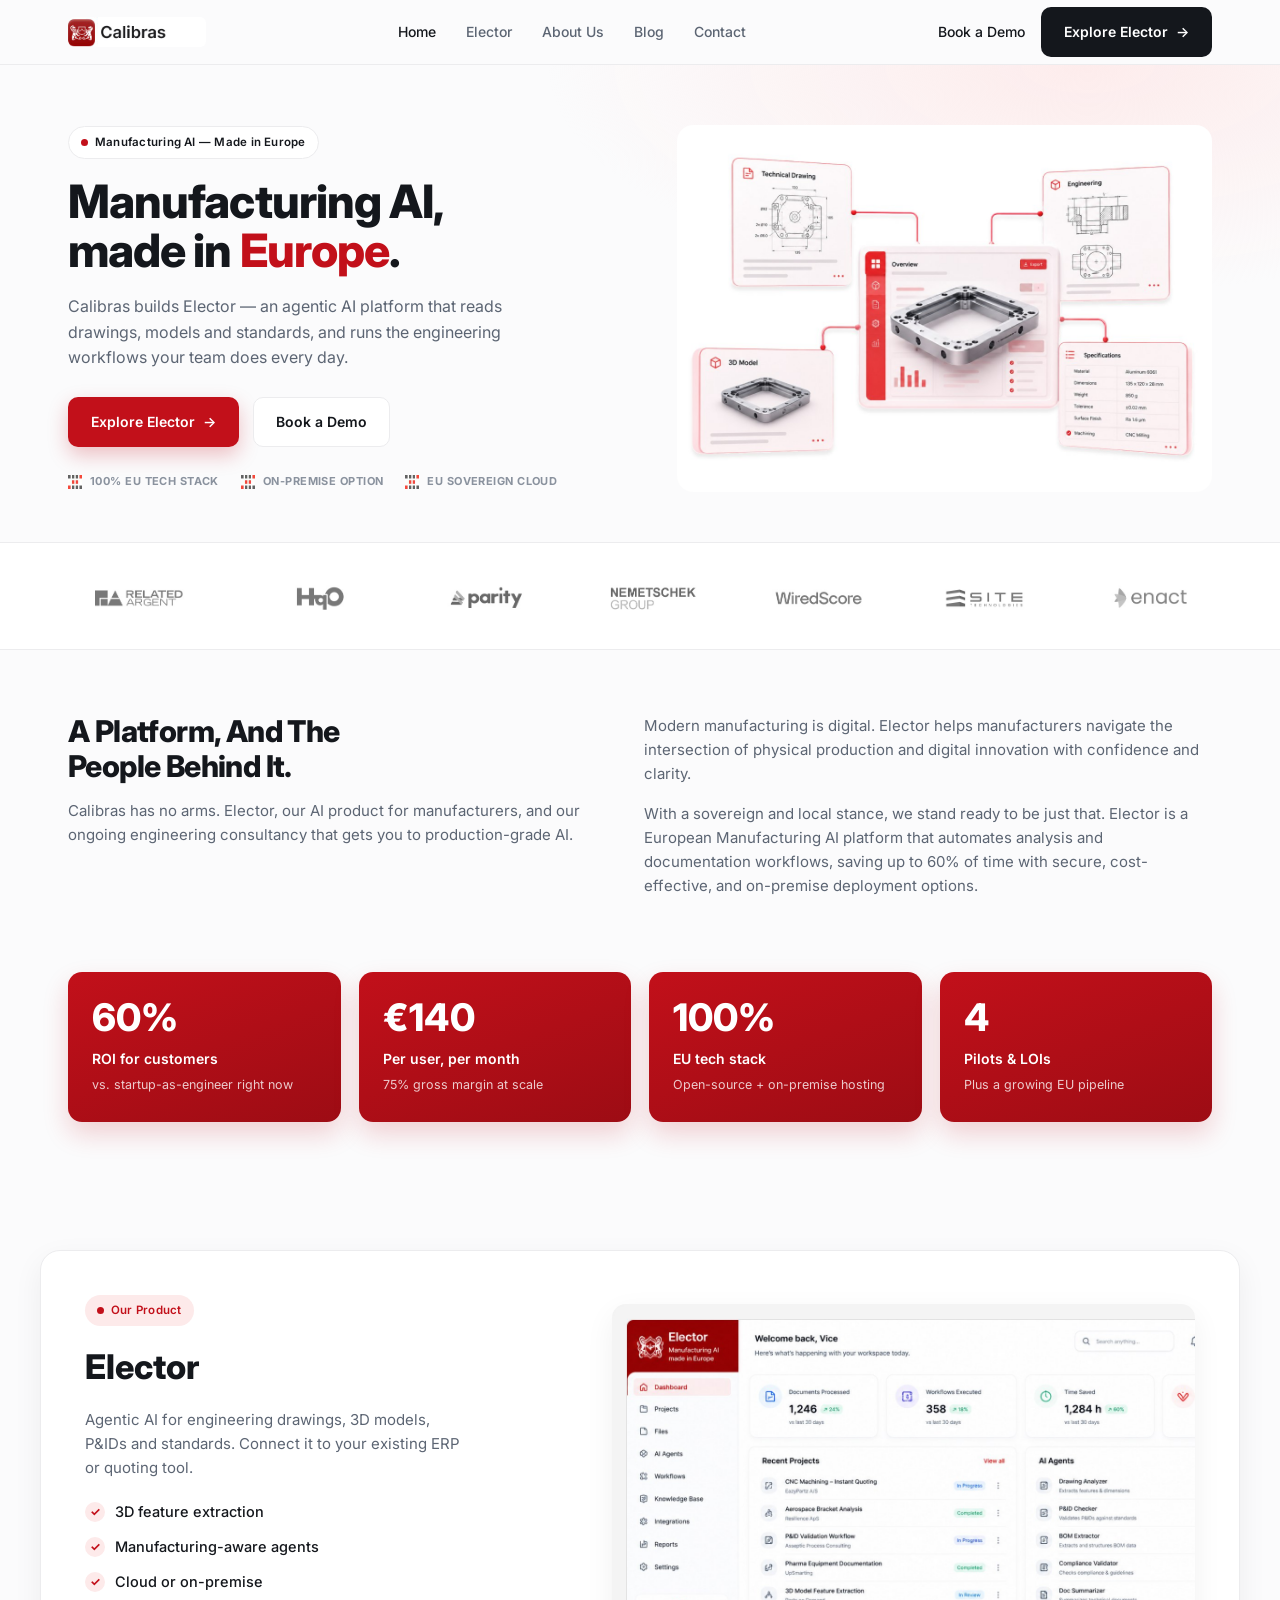
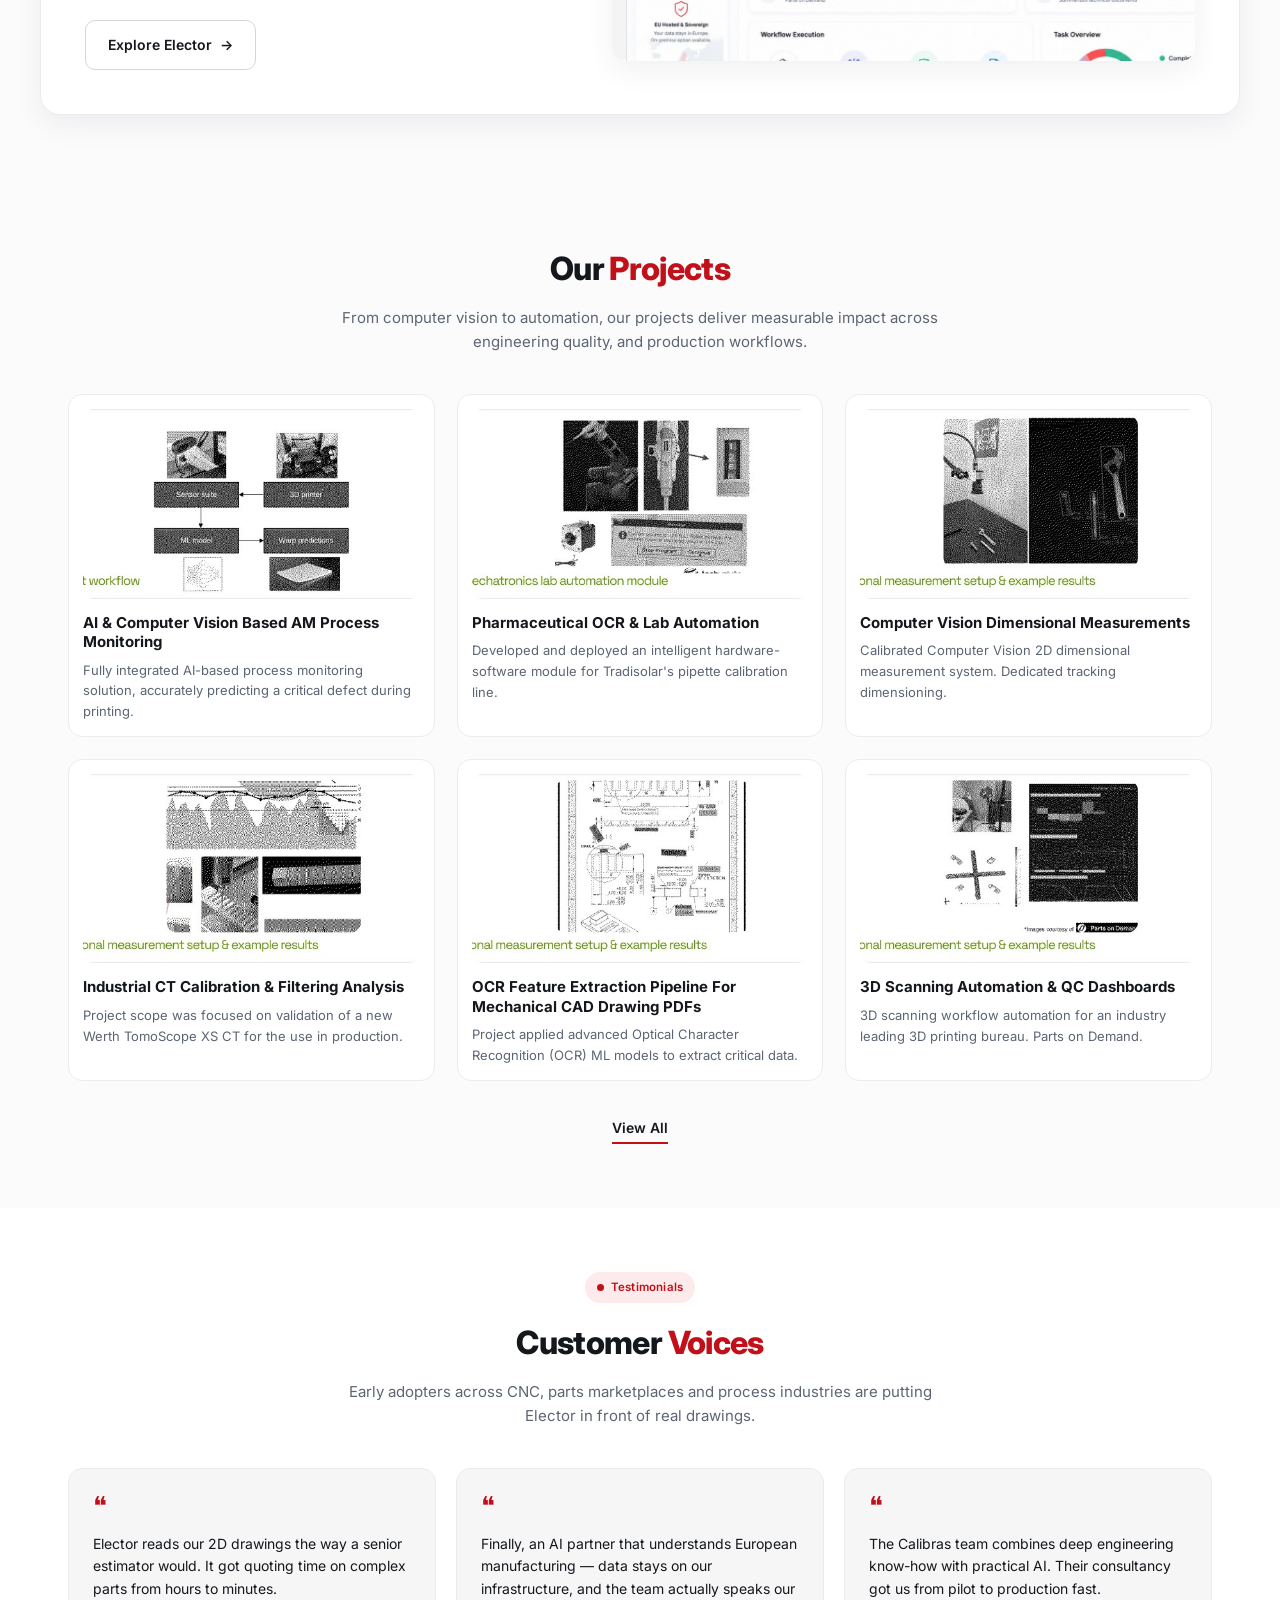
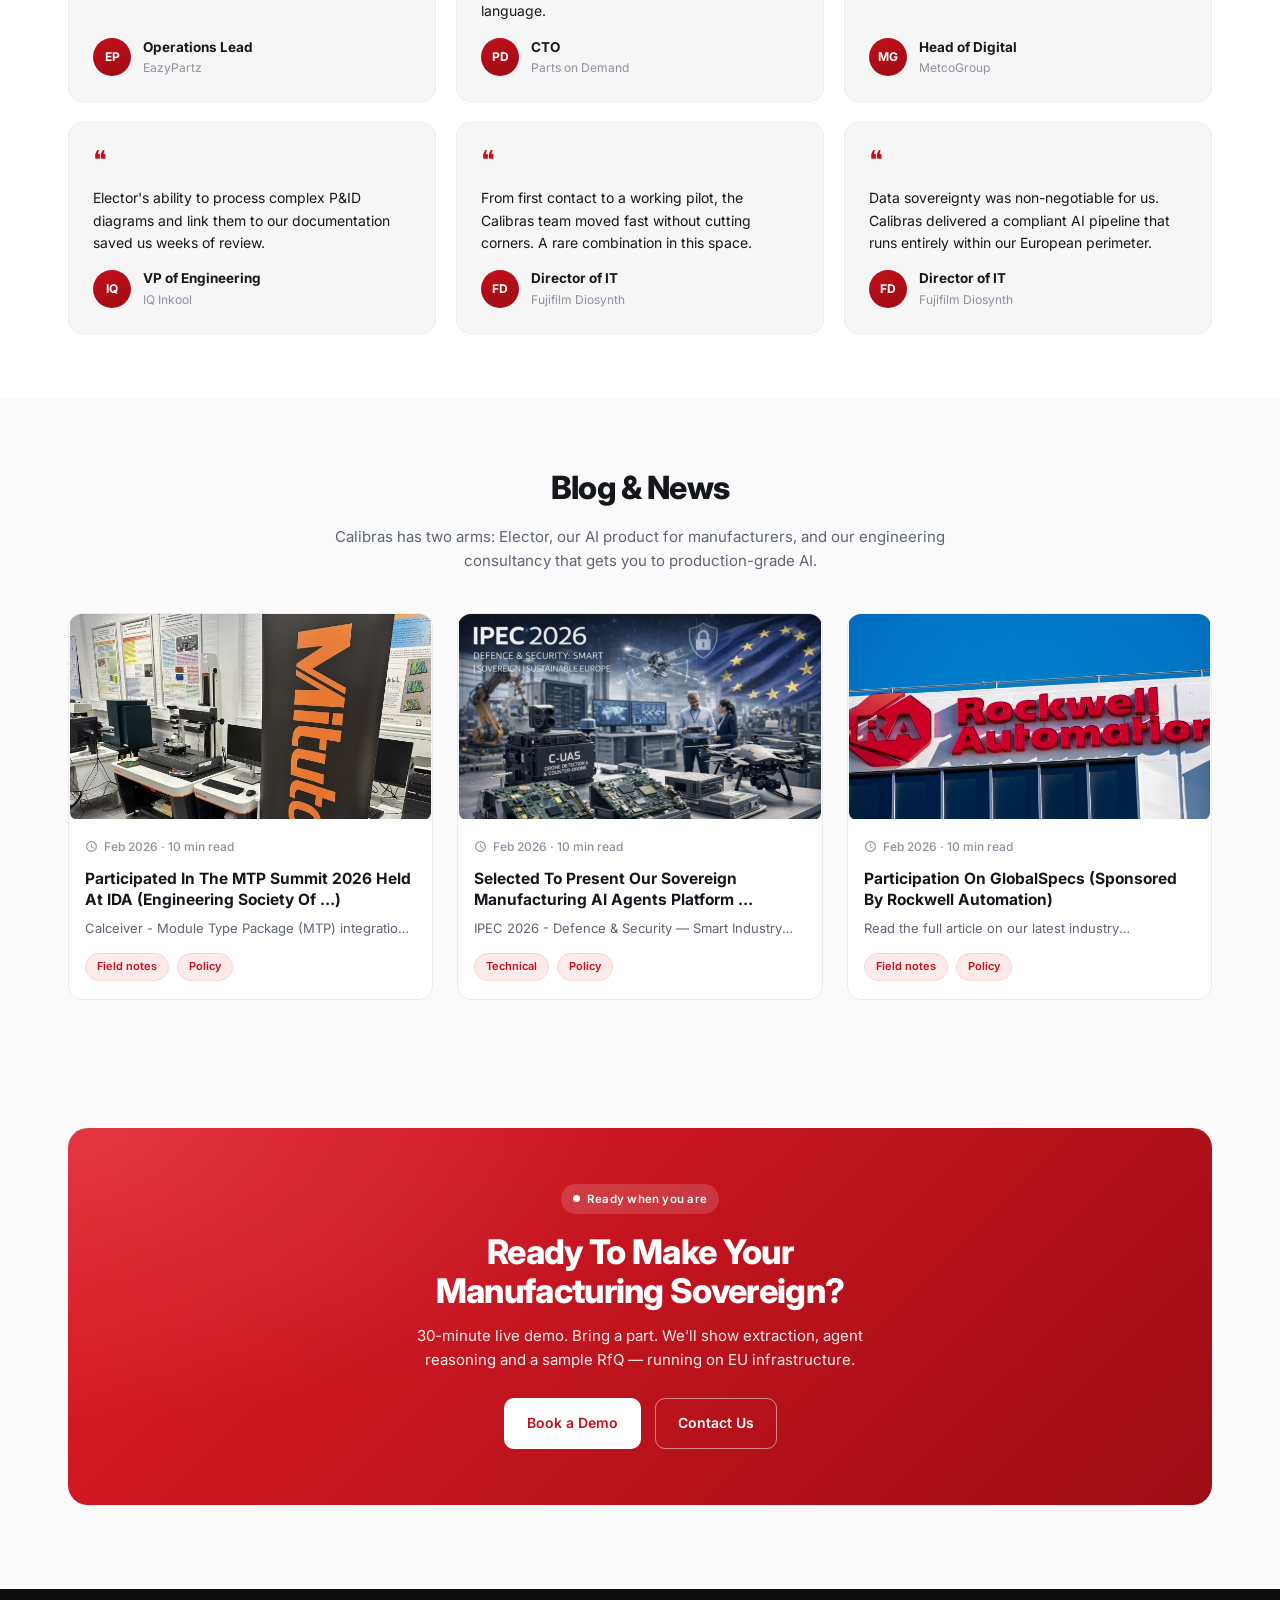
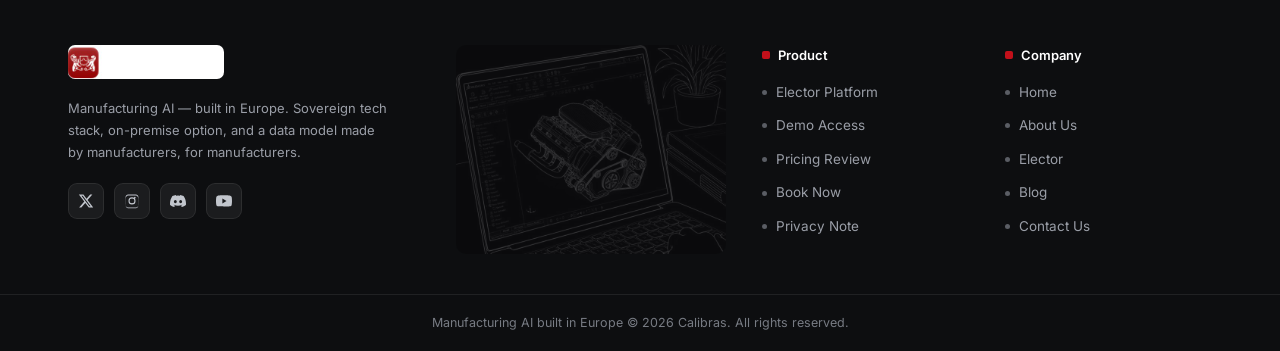
==== index.html @ 0533f6e0 "calibras added in live" ====
<!DOCTYPE html>
<html lang="en">
<head>
  <meta charset="UTF-8" />
  <meta name="viewport" content="width=device-width, initial-scale=1.0" />
  <title>Calibras — Manufacturing AI, made in Europe</title>
  <link rel="preconnect" href="https://fonts.googleapis.com" />
  <link rel="preconnect" href="https://fonts.gstatic.com" crossorigin />
  <link href="https://fonts.googleapis.com/css2?family=Inter:wght@400;500;600;700;800&display=swap" rel="stylesheet" />
  <link rel="stylesheet" href="css/style.css" />
</head>
<body>
  <div class="page">

    <!-- ===== HEADER ===== -->
    <header class="site-header" id="siteHeader">
      <div class="container header-inner">
        <a href="index.html" class="brand">
          <img src="home/logo.jpg" alt="Calibras" class="brand-logo" />
        </a>
        <nav class="main-nav" id="mainNav">
          <a href="index.html" class="active">Home</a>
          <a href="elector.html">Elector</a>
          <a href="about.html">About Us</a>
          <a href="blog.html">Blog</a>
          <a href="contact.html">Contact</a>
        </nav>
        <div class="header-actions">
          <a href="contact.html" class="link-muted">Book a Demo</a>
          <a href="elector.html" class="btn btn-dark">Explore Elector <span class="arr">&rarr;</span></a>
          <button class="nav-toggle" id="navToggle" aria-label="Menu">
            <span></span><span></span><span></span>
          </button>
        </div>
      </div>
    </header>

    <!-- ===== HERO ===== -->
    <section class="hero">
      <div class="container hero-grid">
        <div class="hero-copy">
          <span class="badge badge-light"><i class="dot"></i> Manufacturing AI — Made in Europe</span>
          <h1>Manufacturing AI,<br />made in <span class="text-red">Europe</span>.</h1>
          <p class="lead">
            Calibras builds Elector — an agentic AI platform that reads drawings,
            models and standards, and runs the engineering workflows your team
            does every day.
          </p>
          <div class="hero-buttons">
            <a href="elector.html" class="btn btn-red">Explore Elector <span class="arr">&rarr;</span></a>
            <a href="contact.html" class="btn btn-outline">Book a Demo</a>
          </div>
          <div class="hero-tags">
            <span class="mini-tag"><img src="home/block_icon.jpg" alt="" /> 100% EU TECH STACK</span>
            <span class="mini-tag"><img src="home/block_icon.jpg" alt="" /> ON-PREMISE OPTION</span>
            <span class="mini-tag"><img src="home/block_icon.jpg" alt="" /> EU SOVEREIGN CLOUD</span>
          </div>
        </div>
        <div class="hero-media">
          <img src="home/hero_image.jpg" alt="Elector platform preview" />
        </div>
      </div>
    </section>

    <!-- ===== BRAND STRIP ===== -->
    <section class="brand-strip">
      <div class="container brand-track">
        <img src="home/brand/brand_01.jpg" alt="brand" />
        <img src="home/brand/brand_02.jpg" alt="brand" />
        <img src="home/brand/brand_03.jpg" alt="brand" />
        <img src="home/brand/brand_04.jpg" alt="brand" />
        <img src="home/brand/brand_05.jpg" alt="brand" />
        <img src="home/brand/brand_06.jpg" alt="brand" />
        <img src="home/brand/brand_07.jpg" alt="brand" />
      </div>
    </section>

    <!-- ===== PLATFORM & PEOPLE ===== -->
    <section class="section platform">
      <div class="container platform-grid">
        <div class="platform-left">
          <h2>A Platform, And The<br />People Behind It.</h2>
          <p>
            Calibras has no arms. Elector, our AI product for manufacturers, and
            our ongoing engineering consultancy that gets you to production-grade AI.
          </p>
        </div>
        <div class="platform-right">
          <p>
            Modern manufacturing is digital. Elector helps manufacturers navigate
            the intersection of physical production and digital innovation with
            confidence and clarity.
          </p>
          <p>
            With a sovereign and local stance, we stand ready to be just that.
            Elector is a European Manufacturing AI platform that automates analysis
            and documentation workflows, saving up to 60% of time with secure,
            cost-effective, and on-premise deployment options.
          </p>
        </div>
      </div>
    </section>

    <!-- ===== STATS ===== -->
    <section class="section stats-section">
      <div class="container stats-grid">
        <div class="stat-card">
          <span class="stat-num">60%</span>
          <span class="stat-label">ROI for customers</span>
          <span class="stat-sub">vs. startup-as-engineer right now</span>
        </div>
        <div class="stat-card">
          <span class="stat-num">&euro;140</span>
          <span class="stat-label">Per user, per month</span>
          <span class="stat-sub">75% gross margin at scale</span>
        </div>
        <div class="stat-card">
          <span class="stat-num">100%</span>
          <span class="stat-label">EU tech stack</span>
          <span class="stat-sub">Open-source + on-premise hosting</span>
        </div>
        <div class="stat-card">
          <span class="stat-num">4</span>
          <span class="stat-label">Pilots &amp; LOIs</span>
          <span class="stat-sub">Plus a growing EU pipeline</span>
        </div>
      </div>
    </section>

    <!-- ===== ELECTOR PRODUCT ===== -->
    <section class="section product" id="elector">
      <div class="container product-grid">
        <div class="product-copy">
          <span class="badge badge-soft"><i class="dot"></i> Our Product</span>
          <h2>Elector</h2>
          <p>
            Agentic AI for engineering drawings, 3D models, P&amp;IDs and
            standards. Connect it to your existing ERP or quoting tool.
          </p>
          <ul class="check-list">
            <li><span class="check">&check;</span> 3D feature extraction</li>
            <li><span class="check">&check;</span> Manufacturing-aware agents</li>
            <li><span class="check">&check;</span> Cloud or on-premise</li>
          </ul>
          <a href="elector.html" class="btn btn-outline-dark">Explore Elector <span class="arr">&rarr;</span></a>
        </div>
        <div class="product-media">
          <img src="home/our_product_elector.jpg" alt="Elector dashboard" />
        </div>
      </div>
    </section>

    <!-- ===== PROJECTS ===== -->
    <section class="section projects" id="projects">
      <div class="container">
        <div class="section-head center">
          <h2>Our <span class="text-red">Projects</span></h2>
          <p>From computer vision to automation, our projects deliver measurable
            impact across engineering quality, and production workflows.</p>
        </div>
        <div class="projects-grid">
          <article class="project-card">
            <div class="project-thumb"><img src="home/projets/project_001.jpg" alt="" /></div>
            <h3>AI &amp; Computer Vision Based AM Process Monitoring</h3>
            <p>Fully integrated AI-based process monitoring solution, accurately predicting a critical defect during printing.</p>
          </article>
          <article class="project-card">
            <div class="project-thumb"><img src="home/projets/project_002.jpg" alt="" /></div>
            <h3>Pharmaceutical OCR &amp; Lab Automation</h3>
            <p>Developed and deployed an intelligent hardware-software module for Tradisolar's pipette calibration line.</p>
          </article>
          <article class="project-card">
            <div class="project-thumb"><img src="home/projets/project_003.jpg" alt="" /></div>
            <h3>Computer Vision Dimensional Measurements</h3>
            <p>Calibrated Computer Vision 2D dimensional measurement system. Dedicated tracking dimensioning.</p>
          </article>
          <article class="project-card">
            <div class="project-thumb"><img src="home/projets/project_004.jpg" alt="" /></div>
            <h3>Industrial CT Calibration &amp; Filtering Analysis</h3>
            <p>Project scope was focused on validation of a new Werth TomoScope XS CT for the use in production.</p>
          </article>
          <article class="project-card">
            <div class="project-thumb"><img src="home/projets/project_005.jpg" alt="" /></div>
            <h3>OCR Feature Extraction Pipeline For Mechanical CAD Drawing PDFs</h3>
            <p>Project applied advanced Optical Character Recognition (OCR) ML models to extract critical data.</p>
          </article>
          <article class="project-card">
            <div class="project-thumb"><img src="home/projets/project_006.jpg" alt="" /></div>
            <h3>3D Scanning Automation &amp; QC Dashboards</h3>
            <p>3D scanning workflow automation for an industry leading 3D printing bureau. Parts on Demand.</p>
          </article>
        </div>
        <div class="center"><a href="blog.html" class="link-view">View All</a></div>
      </div>
    </section>

    <!-- ===== CUSTOMER VOICES ===== -->
    <section class="section voices">
      <div class="container">
        <div class="section-head center">
          <span class="badge badge-soft"><i class="dot"></i> Testimonials</span>
          <h2>Customer <span class="text-red">Voices</span></h2>
          <p>Early adopters across CNC, parts marketplaces and process
            industries are putting Elector in front of real drawings.</p>
        </div>
        <div class="voices-grid">
          <article class="voice-card">
            <span class="quote-mark">&#10077;</span>
            <p>Elector reads our 2D drawings the way a senior estimator would. It got quoting time on complex parts from hours to minutes.</p>
            <div class="voice-author">
              <span class="avatar">EP</span>
              <span><strong>Operations Lead</strong><small>EazyPartz</small></span>
            </div>
          </article>
          <article class="voice-card">
            <span class="quote-mark">&#10077;</span>
            <p>Finally, an AI partner that understands European manufacturing — data stays on our infrastructure, and the team actually speaks our language.</p>
            <div class="voice-author">
              <span class="avatar">PD</span>
              <span><strong>CTO</strong><small>Parts on Demand</small></span>
            </div>
          </article>
          <article class="voice-card">
            <span class="quote-mark">&#10077;</span>
            <p>The Calibras team combines deep engineering know-how with practical AI. Their consultancy got us from pilot to production fast.</p>
            <div class="voice-author">
              <span class="avatar">MG</span>
              <span><strong>Head of Digital</strong><small>MetcoGroup</small></span>
            </div>
          </article>
          <article class="voice-card">
            <span class="quote-mark">&#10077;</span>
            <p>Elector's ability to process complex P&amp;ID diagrams and link them to our documentation saved us weeks of review.</p>
            <div class="voice-author">
              <span class="avatar">IQ</span>
              <span><strong>VP of Engineering</strong><small>IQ Inkool</small></span>
            </div>
          </article>
          <article class="voice-card">
            <span class="quote-mark">&#10077;</span>
            <p>From first contact to a working pilot, the Calibras team moved fast without cutting corners. A rare combination in this space.</p>
            <div class="voice-author">
              <span class="avatar">FD</span>
              <span><strong>Director of IT</strong><small>Fujifilm Diosynth</small></span>
            </div>
          </article>
          <article class="voice-card">
            <span class="quote-mark">&#10077;</span>
            <p>Data sovereignty was non-negotiable for us. Calibras delivered a compliant AI pipeline that runs entirely within our European perimeter.</p>
            <div class="voice-author">
              <span class="avatar">FD</span>
              <span><strong>Director of IT</strong><small>Fujifilm Diosynth</small></span>
            </div>
          </article>
        </div>
      </div>
    </section>

    <!-- ===== BLOG & NEWS ===== -->
    <section class="section blog" id="blog">
      <div class="container">
        <div class="section-head center">
          <h2>Blog &amp; News</h2>
          <p>Calibras has two arms: Elector, our AI product for manufacturers, and
            our engineering consultancy that gets you to production-grade AI.</p>
        </div>
        <div class="news-grid">
          <article class="news-card">
            <a href="blog-detail.html"><div class="news-thumb"><img src="home/news/news_01.jpg" alt="" /></div></a>
            <div class="news-body">
              <span class="news-meta">Feb 2026 · 10 min read</span>
              <h3><a href="blog-detail.html">Participated In The MTP Summit 2026 Held At IDA (Engineering Society Of …)</a></h3>
              <p>Calceiver - Module Type Package (MTP) integration insights…</p>
              <div class="news-tags"><span class="tag tag--red">Field notes</span><span class="tag tag--red">Policy</span></div>
            </div>
          </article>
          <article class="news-card">
            <a href="blog-detail.html"><div class="news-thumb"><img src="home/news/news_02.jpg" alt="" /></div></a>
            <div class="news-body">
              <span class="news-meta">Feb 2026 · 10 min read</span>
              <h3><a href="blog-detail.html">Selected To Present Our Sovereign Manufacturing AI Agents Platform …</a></h3>
              <p>IPEC 2026 - Defence &amp; Security — Smart Industry showcase…</p>
              <div class="news-tags"><span class="tag tag--red">Technical</span><span class="tag tag--red">Policy</span></div>
            </div>
          </article>
          <article class="news-card">
            <a href="blog-detail.html"><div class="news-thumb"><img src="home/news/news_03.jpg" alt="" /></div></a>
            <div class="news-body">
              <span class="news-meta">Feb 2026 · 10 min read</span>
              <h3><a href="blog-detail.html">Participation On GlobalSpecs (Sponsored By Rockwell Automation)</a></h3>
              <p>Read the full article on our latest industry collaboration…</p>
              <div class="news-tags"><span class="tag tag--red">Field notes</span><span class="tag tag--red">Policy</span></div>
            </div>
          </article>
        </div>
      </div>
    </section>

    <!-- ===== CTA ===== -->
    <section class="section cta-section" id="contact">
      <div class="container">
        <div class="cta-banner">
          <span class="badge badge-ghost"><i class="dot"></i> Ready when you are</span>
          <h2>Ready To Make Your<br />Manufacturing Sovereign?</h2>
          <p>30-minute live demo. Bring a part. We'll show extraction, agent
            reasoning and a sample RfQ — running on EU infrastructure.</p>
          <div class="cta-buttons">
            <a href="contact.html" class="btn btn-white">Book a Demo</a>
            <a href="contact.html" class="btn btn-ghost">Contact Us</a>
          </div>
        </div>
      </div>
    </section>

    <!-- ===== FOOTER ===== -->
    <footer class="site-footer">
      <div class="container footer-grid">
        <div class="footer-brand">
          <img src="home/footer_logo.jpg" alt="Calibras" class="footer-logo" />
          <p>Manufacturing AI — built in Europe. Sovereign tech stack, on-premise
            option, and a data model made by manufacturers, for manufacturers.</p>
          <div class="socials">
            <a href="#" aria-label="X">
              <svg viewBox="0 0 24 24" fill="currentColor"><path d="M18.244 2.25h3.308l-7.227 8.26 8.502 11.24h-6.66l-5.214-6.817L4.99 21.75H1.68l7.73-8.835L1.254 2.25H8.08l4.713 6.231zm-1.161 17.52h1.833L7.084 4.126H5.117z"/></svg>
            </a>
            <a href="#" aria-label="Instagram">
              <svg viewBox="0 0 24 24" fill="currentColor"><path d="M12 2.16c3.2 0 3.58.01 4.85.07 1.17.05 1.8.25 2.23.41.56.22.96.48 1.38.9.42.42.68.82.9 1.38.16.42.36 1.06.41 2.23.06 1.27.07 1.65.07 4.85s-.01 3.58-.07 4.85c-.05 1.17-.25 1.8-.41 2.23-.22.56-.48.96-.9 1.38-.42.42-.82.68-1.38.9-.42.16-1.06.36-2.23.41-1.27.06-1.65.07-4.85.07s-3.58-.01-4.85-.07c-1.17-.05-1.8-.25-2.23-.41a3.7 3.7 0 0 1-1.38-.9 3.7 3.7 0 0 1-.9-1.38c-.16-.42-.36-1.06-.41-2.23-.06-1.27-.07-1.65-.07-4.85s.01-3.58.07-4.85c.05-1.17.25-1.8.41-2.23.22-.56.48-.96.9-1.38.42-.42.82-.68 1.38-.9.42-.16 1.06-.36 2.23-.41C8.42 2.17 8.8 2.16 12 2.16zm0 1.62c-3.15 0-3.5.01-4.74.07-1.14.05-1.76.24-2.17.4-.55.21-.94.47-1.35.88-.41.41-.67.8-.88 1.35-.16.41-.35 1.03-.4 2.17-.06 1.24-.07 1.59-.07 4.74s.01 3.5.07 4.74c.05 1.14.24 1.76.4 2.17.21.55.47.94.88 1.35.41.41.8.67 1.35.88.41.16 1.03.35 2.17.4 1.24.06 1.59.07 4.74.07s3.5-.01 4.74-.07c1.14-.05 1.76-.24 2.17-.4.55-.21.94-.47 1.35-.88.41-.41.67-.8.88-1.35.16-.41.35-1.03.4-2.17.06-1.24.07-1.59.07-4.74s-.01-3.5-.07-4.74c-.05-1.14-.24-1.76-.4-2.17a3.6 3.6 0 0 0-.88-1.35 3.6 3.6 0 0 0-1.35-.88c-.41-.16-1.03-.35-2.17-.4-1.24-.06-1.59-.07-4.74-.07zm0 2.76a5.3 5.3 0 1 1 0 10.6 5.3 5.3 0 0 1 0-10.6zm0 1.62a3.68 3.68 0 1 0 0 7.36 3.68 3.68 0 0 0 0-7.36zm5.5-1.18a1.24 1.24 0 1 1-2.48 0 1.24 1.24 0 0 1 2.48 0z"/></svg>
            </a>
            <a href="#" aria-label="Discord">
              <svg viewBox="0 0 24 24" fill="currentColor"><path d="M20.317 4.37a19.8 19.8 0 0 0-4.885-1.515.07.07 0 0 0-.078.035c-.21.375-.444.864-.608 1.25a18.3 18.3 0 0 0-5.487 0 12.6 12.6 0 0 0-.617-1.25.07.07 0 0 0-.078-.035A19.7 19.7 0 0 0 3.677 4.37a.06.06 0 0 0-.03.025C.533 9.046-.32 13.58.099 18.057a.08.08 0 0 0 .031.054 19.9 19.9 0 0 0 5.993 3.03.08.08 0 0 0 .084-.028c.462-.63.873-1.295 1.226-1.994a.076.076 0 0 0-.041-.106 13.1 13.1 0 0 1-1.872-.892.077.077 0 0 1-.008-.128c.126-.094.252-.192.372-.291a.07.07 0 0 1 .077-.01c3.928 1.793 8.18 1.793 12.061 0a.07.07 0 0 1 .078.009c.12.099.246.198.373.292a.077.077 0 0 1-.006.127c-.598.349-1.22.645-1.873.891a.076.076 0 0 0-.04.107c.36.698.772 1.362 1.225 1.993a.077.077 0 0 0 .084.028 19.8 19.8 0 0 0 6.002-3.03.077.077 0 0 0 .032-.054c.5-5.177-.838-9.674-3.549-13.66a.06.06 0 0 0-.031-.025zM8.02 15.33c-1.183 0-2.157-1.085-2.157-2.42 0-1.333.955-2.42 2.157-2.42 1.21 0 2.176 1.096 2.157 2.42 0 1.335-.955 2.42-2.157 2.42zm7.975 0c-1.183 0-2.157-1.085-2.157-2.42 0-1.333.955-2.42 2.157-2.42 1.21 0 2.176 1.096 2.157 2.42 0 1.335-.946 2.42-2.157 2.42z"/></svg>
            </a>
            <a href="#" aria-label="YouTube">
              <svg viewBox="0 0 24 24" fill="currentColor"><path d="M23.498 6.186a3.02 3.02 0 0 0-2.122-2.136C19.505 3.545 12 3.545 12 3.545s-7.505 0-9.377.505A3.02 3.02 0 0 0 .502 6.186C0 8.07 0 12 0 12s0 3.93.502 5.814a3.02 3.02 0 0 0 2.121 2.136c1.872.505 9.377.505 9.377.505s7.505 0 9.377-.505a3.02 3.02 0 0 0 2.122-2.136C24 15.93 24 12 24 12s0-3.93-.502-5.814zM9.546 15.568V8.432L15.818 12z"/></svg>
            </a>
          </div>
        </div>
        <div class="footer-watermark-col">
          <img src="home/footer.jpg" alt="Calibras CAD" class="footer-watermark" />
        </div>
        <div class="footer-col">
          <h4><i class="sq"></i> Product</h4>
          <a href="elector.html">Elector Platform</a>
          <a href="#">Demo Access</a>
          <a href="#">Pricing Review</a>
          <a href="contact.html">Book Now</a>
          <a href="#">Privacy Note</a>
        </div>
        <div class="footer-col">
          <h4><i class="sq"></i> Company</h4>
          <a href="index.html">Home</a>
          <a href="about.html">About Us</a>
          <a href="elector.html">Elector</a>
          <a href="blog.html">Blog</a>
          <a href="contact.html">Contact Us</a>
        </div>
      </div>
      <div class="footer-bottom">
        <div class="container">
          <span>Manufacturing AI built in Europe © 2026 Calibras. All rights reserved.</span>
        </div>
      </div>
    </footer>

  </div>
  <script src="js/script.js"></script>
</body>
</html>
---- css/style.css ----
/* ===================================================
   Calibras — Manufacturing AI landing page
   =================================================== */

:root{
  --red:        #c2101a;
  --red-dark:   #9d0c14;
  --red-bright: #e11b27;
  --ink:        #14171c;
  --text:       #5c6573;
  --muted:      #8a929e;
  --line:       #ececee;
  --bg:         #e9e9ea;
  --card:       #ffffff;
  --soft:       #f6f6f7;
  --footer:     #0d0e10;
  --radius:     14px;
  --shadow:     0 10px 30px rgba(20,23,28,.06);
  --shadow-sm:  0 4px 14px rgba(20,23,28,.05);
  --container:  1200px;
}

*{ box-sizing:border-box; margin:0; padding:0; }

html{ scroll-behavior:smooth; }

body{
  font-family:'Inter',-apple-system,BlinkMacSystemFont,'Segoe UI',sans-serif;
  background:var(--bg);
  color:var(--text);
  line-height:1.6;
  -webkit-font-smoothing:antialiased;
}

img{ max-width:100%; display:block; }
a{ text-decoration:none; color:inherit; }
ul{ list-style:none; }

.page{
  max-width:1320px;
  margin:0 auto;
  background:#fbfbfc;
  box-shadow:0 0 60px rgba(0,0,0,.06);
  overflow:hidden;
}

.container{
  max-width:var(--container);
  margin:0 auto;
  padding:0 28px;
}

.section{ padding:64px 0; }
.text-red{ color:var(--red); }
.center{ text-align:center; }

/* ---------- Buttons ---------- */
.btn{
  display:inline-flex;
  align-items:center;
  gap:8px;
  padding:13px 22px;
  border-radius:10px;
  font-size:14px;
  font-weight:600;
  cursor:pointer;
  border:1px solid transparent;
  transition:.2s ease;
  white-space:nowrap;
}
.btn .arr{ transition:transform .2s ease; }
.btn:hover .arr{ transform:translateX(3px); }

.btn-dark{ background:var(--ink); color:#fff; }
.btn-dark:hover{ background:#000; }
.btn-red{ background:var(--red); color:#fff; box-shadow:0 8px 20px rgba(194,16,26,.25); }
.btn-red:hover{ background:var(--red-dark); }
.btn-outline{ background:#fff; color:var(--ink); border-color:var(--line); }
.btn-outline:hover{ border-color:#cfcfd3; }
.btn-outline-dark{ background:#fff; color:var(--ink); border-color:#d7d7db; }
.btn-outline-dark:hover{ border-color:var(--ink); }
.btn-white{ background:#fff; color:var(--red); }
.btn-white:hover{ background:#f1f1f1; }
.btn-ghost{ background:transparent; color:#fff; border-color:rgba(255,255,255,.5); }
.btn-ghost:hover{ background:rgba(255,255,255,.12); }

.link-muted{ font-size:14px; font-weight:500; color:var(--ink); }
.link-muted:hover{ color:var(--red); }

/* ---------- Badges ---------- */
.badge{
  display:inline-flex;
  align-items:center;
  gap:7px;
  font-size:11.5px;
  font-weight:600;
  letter-spacing:.02em;
  padding:6px 12px;
  border-radius:20px;
  text-transform:none;
}
.badge .dot{ width:7px; height:7px; border-radius:50%; background:var(--red); }
.badge-light{ background:#fff; border:1px solid var(--line); color:var(--ink); }
.badge-soft{ background:#fdeaea; color:var(--red); }
.badge-soft .dot{ background:var(--red); }
.badge-ghost{ background:rgba(255,255,255,.15); color:#fff; }
.badge-ghost .dot{ background:#fff; }

/* ---------- Header ---------- */
.site-header{
  position:sticky;
  top:0;
  z-index:50;
  background:rgba(251,251,252,.9);
  backdrop-filter:blur(10px);
  border-bottom:1px solid var(--line);
}
.header-inner{
  display:flex;
  align-items:center;
  justify-content:space-between;
  height:64px;
}
.brand-logo{ height:30px; width:auto; border-radius:6px; }
.main-nav{ display:flex; gap:30px; }
.main-nav a{
  font-size:14px;
  font-weight:500;
  color:var(--text);
}
.main-nav a.active,
.main-nav a:hover{ color:var(--ink); }
.header-actions{ display:flex; align-items:center; gap:16px; }

.nav-toggle{
  display:none;
  flex-direction:column;
  gap:5px;
  background:none;
  border:none;
  cursor:pointer;
}
.nav-toggle span{ width:22px; height:2px; background:var(--ink); border-radius:2px; }

/* ---------- Hero ---------- */
.hero{
  padding:60px 0 50px;
  background:
    radial-gradient(900px 380px at 85% 0%, #fdecec 0%, transparent 60%),
    #fbfbfc;
}
.hero-grid{
  display:grid;
  grid-template-columns:1.05fr 1fr;
  gap:48px;
  align-items:center;
}
.hero-copy h1{
  font-size:46px;
  line-height:1.08;
  font-weight:800;
  color:var(--ink);
  letter-spacing:-.02em;
  margin:18px 0 18px;
}
.hero-copy .lead{
  font-size:16px;
  max-width:460px;
  margin-bottom:26px;
}
.hero-buttons{ display:flex; gap:14px; margin-bottom:26px; }
.hero-tags{ display:flex; flex-wrap:wrap; gap:22px; }
.mini-tag{
  display:inline-flex;
  align-items:center;
  gap:8px;
  font-size:11px;
  font-weight:700;
  letter-spacing:.04em;
  color:var(--muted);
}
.mini-tag img{ width:14px; height:14px; }
.hero-media img{
  width:100%;
  border-radius:16px;
}

/* ---------- Brand strip ---------- */
.brand-strip{
  border-top:1px solid var(--line);
  border-bottom:1px solid var(--line);
  padding:22px 0;
  background:#fff;
  overflow:hidden;
}
.brand-track{
  display:flex;
  align-items:center;
  justify-content:space-between;
  gap:18px;
}
.brand-track img{
  flex:1 1 0;
  height:62px;
  width:auto;
  max-width:150px;
  object-fit:contain;
  opacity:.6;
  filter:grayscale(1);
  mix-blend-mode:multiply;
  transition:.2s;
}
.brand-track img:hover{ opacity:1; filter:grayscale(0); }

/* ---------- Platform ---------- */
.platform-grid{
  display:grid;
  grid-template-columns:1fr 1.1fr;
  gap:60px;
}
.platform-left h2{
  font-size:30px;
  font-weight:800;
  color:var(--ink);
  letter-spacing:-.02em;
  line-height:1.15;
  margin-bottom:16px;
}
.platform-left p,
.platform-right p{ font-size:15px; }
.platform-right p+p{ margin-top:16px; }

/* ---------- Stats ---------- */
.stats-section{ padding-top:10px; }
.stats-grid{
  display:grid;
  grid-template-columns:repeat(4,1fr);
  gap:18px;
}
.stat-card{
  background:linear-gradient(160deg,var(--red) 0%,var(--red-dark) 100%);
  color:#fff;
  border-radius:var(--radius);
  padding:26px 24px;
  display:flex;
  flex-direction:column;
  gap:4px;
  min-height:150px;
  box-shadow:0 12px 26px rgba(194,16,26,.18);
}
.stat-num{ font-size:38px; font-weight:800; line-height:1; }
.stat-label{ font-size:14px; font-weight:600; margin-top:8px; }
.stat-sub{ font-size:12.5px; opacity:.78; }

/* ---------- Product (Elector) ---------- */
.product-grid{
  display:grid;
  grid-template-columns:.9fr 1.1fr;
  gap:50px;
  align-items:center;
  background:#fff;
  border:1px solid var(--line);
  border-radius:20px;
  padding:44px;
  box-shadow:var(--shadow);
}
.product-copy h2{
  font-size:34px;
  font-weight:800;
  color:var(--ink);
  margin:14px 0 14px;
}
.product-copy p{ font-size:15px; max-width:380px; margin-bottom:20px; }
.check-list{ display:flex; flex-direction:column; gap:12px; margin-bottom:26px; }
.check-list li{ display:flex; align-items:center; gap:10px; font-size:14.5px; color:var(--ink); font-weight:500; }
.check-list .check{
  width:20px; height:20px; border-radius:50%;
  background:#fdeaea; color:var(--red);
  display:inline-flex; align-items:center; justify-content:center;
  font-size:12px; font-weight:700;
}
.product-media img{ border-radius:14px; box-shadow:var(--shadow); }

/* ---------- Section heads ---------- */
.section-head{ max-width:620px; margin:0 auto 40px; }
.section-head .badge{ margin-bottom:14px; }
.section-head h2{
  font-size:32px;
  font-weight:800;
  color:var(--ink);
  letter-spacing:-.02em;
  margin-bottom:12px;
}
.section-head p{ font-size:15px; }

/* ---------- Projects ---------- */
.projects-grid{
  display:grid;
  grid-template-columns:repeat(3,1fr);
  gap:22px;
  margin-bottom:34px;
}
.project-card{
  background:#fff;
  border:1px solid var(--line);
  border-radius:var(--radius);
  padding:14px;
  transition:.2s;
}
.project-card:hover{ box-shadow:var(--shadow); transform:translateY(-3px); }
.project-thumb{
  border-radius:10px;
  overflow:hidden;
  background:#f1f1f2;
  aspect-ratio:16/9;
  margin-bottom:14px;
}
.project-thumb img{ width:100%; height:100%; object-fit:cover; }
.project-card h3{
  font-size:15px;
  font-weight:700;
  color:var(--ink);
  margin-bottom:8px;
  line-height:1.3;
}
.project-card p{ font-size:13px; color:var(--text); }

.link-view{
  display:inline-block;
  font-size:14px;
  font-weight:600;
  color:var(--ink);
  border-bottom:2px solid var(--red);
  padding-bottom:3px;
}
.link-view:hover{ color:var(--red); }

/* ---------- Voices ---------- */
.voices{ background:#fff; }
.voices-grid{
  display:grid;
  grid-template-columns:repeat(3,1fr);
  gap:20px;
}
.voice-card{
  background:var(--soft);
  border:1px solid var(--line);
  border-radius:var(--radius);
  padding:24px;
  display:flex;
  flex-direction:column;
  gap:14px;
}
.quote-mark{ font-size:26px; color:var(--red); line-height:1; }
.voice-card p{ font-size:14px; color:var(--ink); flex:1; }
.voice-author{ display:flex; align-items:center; gap:12px; }
.avatar{
  width:38px; height:38px; border-radius:50%;
  background:linear-gradient(160deg,var(--red),var(--red-dark));
  color:#fff; font-size:12px; font-weight:700;
  display:flex; align-items:center; justify-content:center;
}
.voice-author span{ display:flex; flex-direction:column; }
.voice-author strong{ font-size:13.5px; color:var(--ink); }
.voice-author small{ font-size:12px; color:var(--muted); }

/* ---------- Blog ---------- */
.news-grid{
  display:grid;
  grid-template-columns:repeat(3,1fr);
  gap:24px;
}
.news-card{
  background:#fff;
  border:1px solid var(--line);
  border-radius:var(--radius);
  overflow:hidden;
  transition:.2s;
}
.news-card:hover{ box-shadow:var(--shadow); transform:translateY(-3px); }
.news-thumb{ aspect-ratio:16/9; overflow:hidden; background:#f1f1f2; }
.news-thumb img{ width:100%; height:100%; object-fit:cover; }
.news-body{ padding:16px 16px 18px; }
.news-meta{
  display:inline-flex;
  align-items:center;
  gap:6px;
  font-size:12px;
  color:var(--muted);
  font-weight:500;
}
.news-meta::before{
  content:"";
  width:13px; height:13px;
  background:currentColor;
  -webkit-mask:url("data:image/svg+xml,%3Csvg xmlns='http://www.w3.org/2000/svg' viewBox='0 0 24 24'%3E%3Cpath fill='black' d='M12 2a10 10 0 100 20 10 10 0 000-20zm0 18a8 8 0 110-16 8 8 0 010 16zm.5-13H11v6l5.2 3.1.8-1.3-4.5-2.7z'/%3E%3C/svg%3E") center/contain no-repeat;
          mask:url("data:image/svg+xml,%3Csvg xmlns='http://www.w3.org/2000/svg' viewBox='0 0 24 24'%3E%3Cpath fill='black' d='M12 2a10 10 0 100 20 10 10 0 000-20zm0 18a8 8 0 110-16 8 8 0 010 16zm.5-13H11v6l5.2 3.1.8-1.3-4.5-2.7z'/%3E%3C/svg%3E") center/contain no-repeat;
}
.news-card h3{
  font-size:15.5px;
  font-weight:700;
  color:var(--ink);
  line-height:1.35;
  margin:9px 0 7px;
  display:-webkit-box;
  -webkit-line-clamp:2;
  -webkit-box-orient:vertical;
  overflow:hidden;
  min-height:42px;
}
.news-card p{
  font-size:13px;
  color:var(--text);
  margin-bottom:14px;
  display:-webkit-box;
  -webkit-line-clamp:1;
  -webkit-box-orient:vertical;
  overflow:hidden;
}
.news-tags{ display:flex; gap:8px; }
.tag{
  font-size:11px;
  font-weight:600;
  color:var(--text);
  background:var(--soft);
  border:1px solid var(--line);
  padding:4px 11px;
  border-radius:20px;
}
.tag--red{
  color:var(--red);
  background:#fdeaea;
  border-color:#f7d4d6;
}

/* ---------- CTA ---------- */
.cta-banner{
  background:
    radial-gradient(600px 300px at 0% 0%, rgba(255,255,255,.12), transparent),
    linear-gradient(135deg,var(--red-bright) 0%,var(--red-dark) 100%);
  border-radius:20px;
  padding:56px 30px;
  text-align:center;
  color:#fff;
}
.cta-banner .badge{ margin-bottom:18px; }
.cta-banner h2{
  font-size:34px;
  font-weight:800;
  line-height:1.15;
  margin-bottom:14px;
  letter-spacing:-.02em;
}
.cta-banner p{ font-size:15px; max-width:520px; margin:0 auto 26px; opacity:.92; }
.cta-buttons{ display:flex; gap:14px; justify-content:center; }

/* ---------- Footer ---------- */
.site-footer{
  position:relative;
  background:var(--footer);
  color:#aeb2ba;
  margin-top:20px;
  overflow:hidden;
}
.footer-grid{
  position:relative;
  z-index:1;
  display:grid;
  grid-template-columns:1.7fr 1.3fr 1fr 1fr;
  gap:36px;
  padding:56px 28px 40px;
}
.footer-watermark-col{
  display:flex;
  align-items:center;
  justify-content:center;
}
.footer-watermark{
  width:100%;
  height:auto;
  border-radius:10px;
  opacity:.22;
  filter:invert(1) grayscale(1);
  mix-blend-mode:screen;
}
.footer-logo{ height:34px; width:auto; border-radius:7px; margin-bottom:18px; }
.footer-brand p{ font-size:13px; line-height:1.7; max-width:320px; margin-bottom:20px; color:#9a9ea7; }
.socials{ display:flex; gap:10px; }
.socials a{
  width:36px; height:36px; border-radius:9px;
  background:rgba(255,255,255,.06);
  border:1px solid rgba(255,255,255,.08);
  display:flex; align-items:center; justify-content:center;
  color:#c2c6cd;
  transition:.2s;
}
.socials a svg{ width:16px; height:16px; }
.socials a:hover{ background:var(--red); border-color:var(--red); color:#fff; }
.footer-col h4{
  display:flex; align-items:center; gap:8px;
  font-size:13px; color:#fff; font-weight:600; margin-bottom:16px;
}
.footer-col h4 .sq{ width:8px; height:8px; background:var(--red); border-radius:2px; }
.footer-col a{
  display:flex;
  align-items:center;
  gap:9px;
  font-size:13.5px;
  margin-bottom:12px;
  color:#9a9ea7;
}
.footer-col a::before{
  content:"";
  width:5px;
  height:5px;
  border-radius:50%;
  background:#5a5d64;
  flex:none;
  transition:.2s;
}
.footer-col a:hover{ color:#fff; }
.footer-col a:hover::before{ background:var(--red); }
.footer-bottom{
  position:relative;
  z-index:1;
  border-top:1px solid rgba(255,255,255,.08);
  padding:18px 0;
  font-size:12.5px;
  color:#777b83;
  text-align:center;
}

/* ===================================================
   Responsive
   =================================================== */
@media (max-width:980px){
  .hero-grid,
  .platform-grid,
  .product-grid{ grid-template-columns:1fr; }
  .stats-grid{ grid-template-columns:repeat(2,1fr); }
  .projects-grid,
  .voices-grid,
  .news-grid{ grid-template-columns:repeat(2,1fr); }
  .footer-grid{ grid-template-columns:1fr 1fr; gap:32px; }
  .footer-brand,
  .footer-watermark-col{ grid-column:span 1; }
  .hero-copy h1{ font-size:38px; }
  .product-media{ order:-1; }
}

@media (max-width:680px){
  .main-nav,
  .header-actions .link-muted,
  .header-actions .btn-dark{ display:none; }
  .nav-toggle{ display:flex; }
  .main-nav.open{
    display:flex;
    position:absolute;
    top:64px; left:0; right:0;
    flex-direction:column;
    background:#fff;
    border-bottom:1px solid var(--line);
    padding:18px 28px;
    gap:16px;
  }
  .stats-grid,
  .projects-grid,
  .voices-grid,
  .news-grid,
  .footer-grid{ grid-template-columns:1fr; }
  .hero-copy h1{ font-size:32px; }
  .hero-buttons{ flex-wrap:wrap; }
  .product-grid{ padding:26px; }
  .cta-buttons{ flex-wrap:wrap; }
  .section{ padding:48px 0; }
}
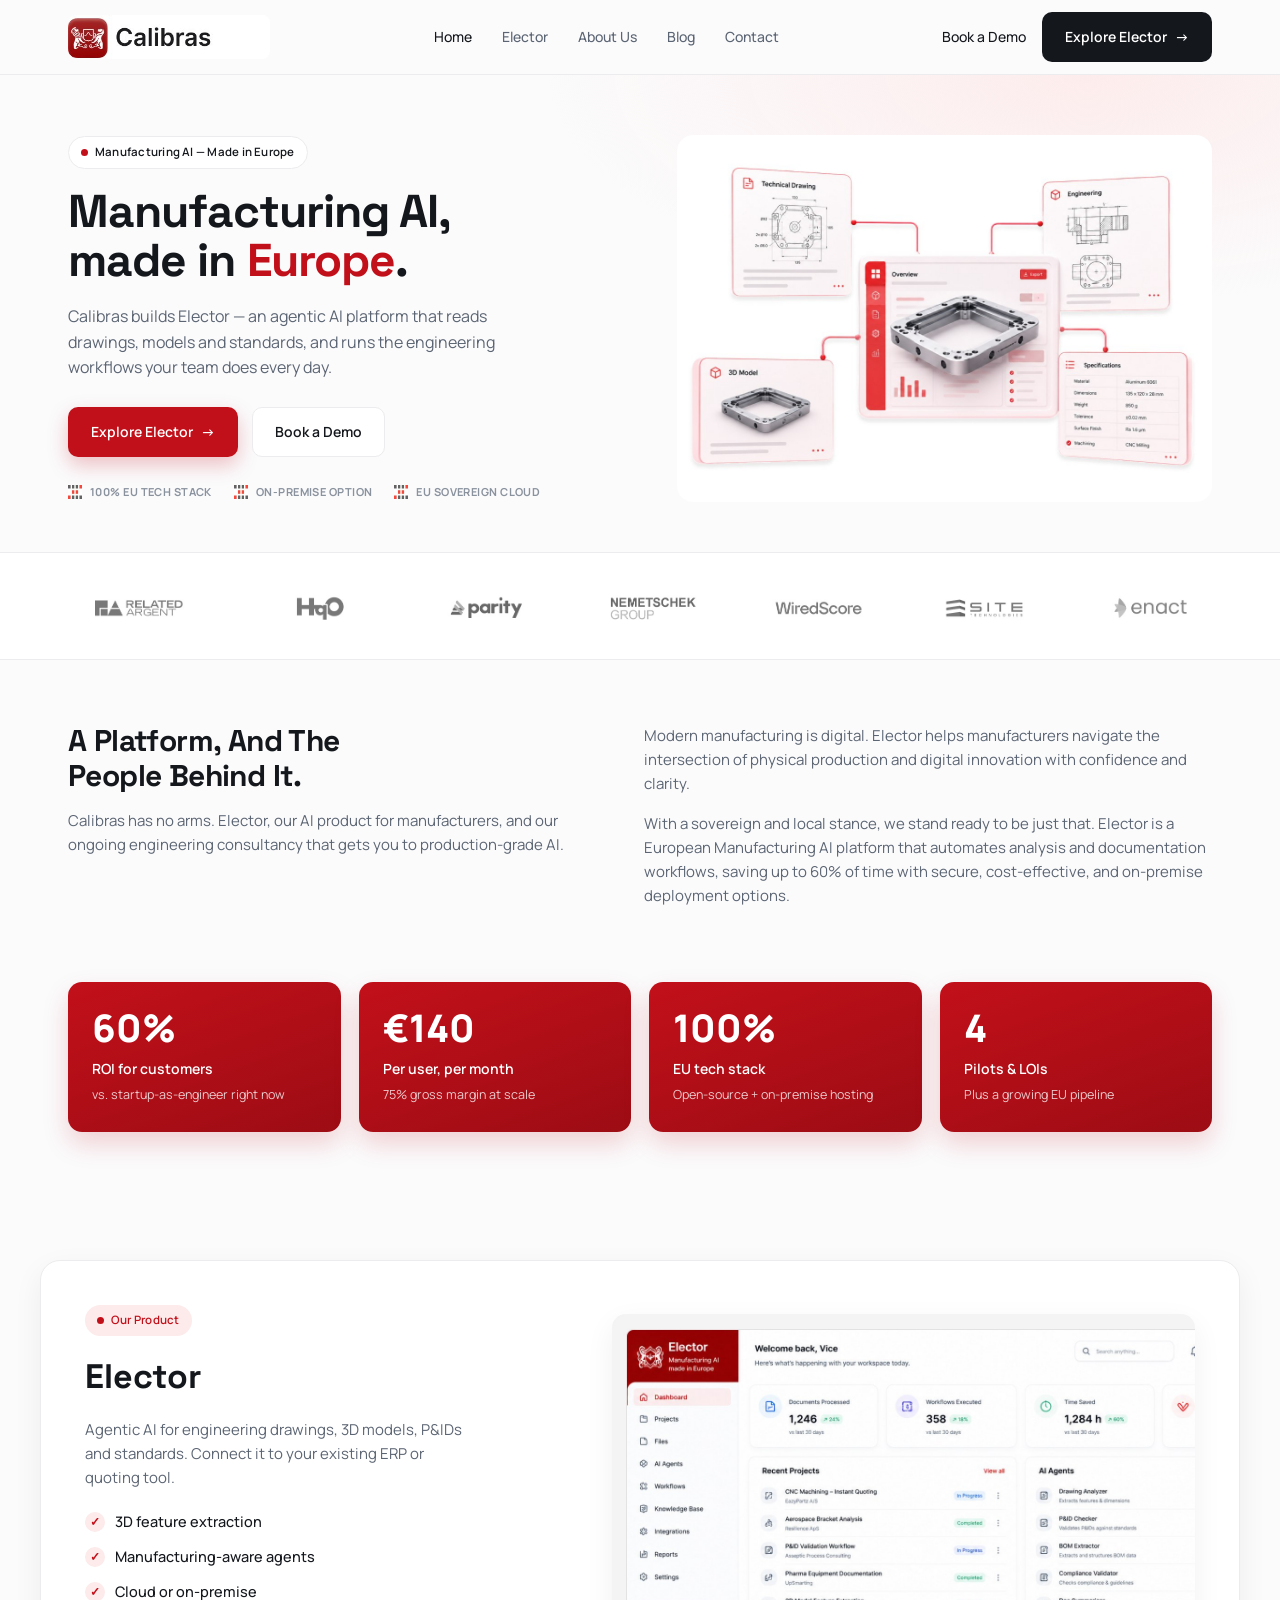
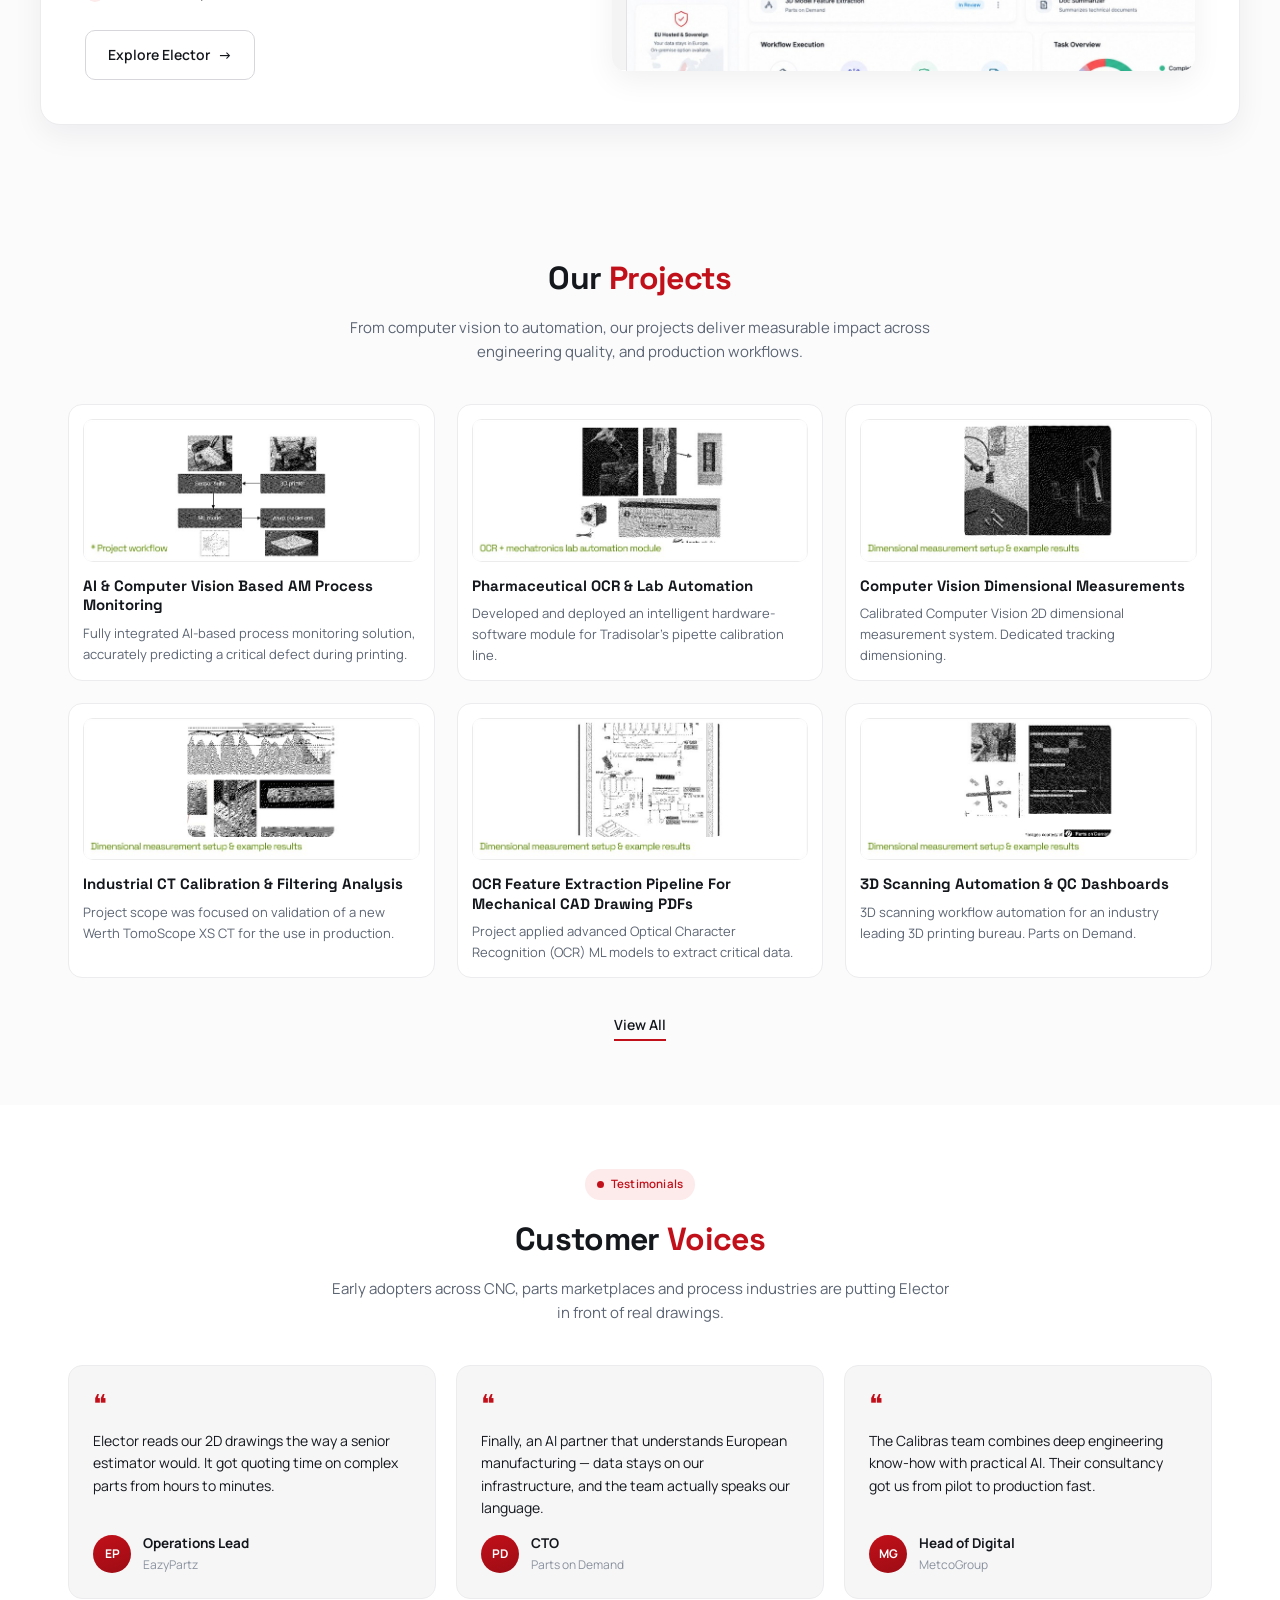
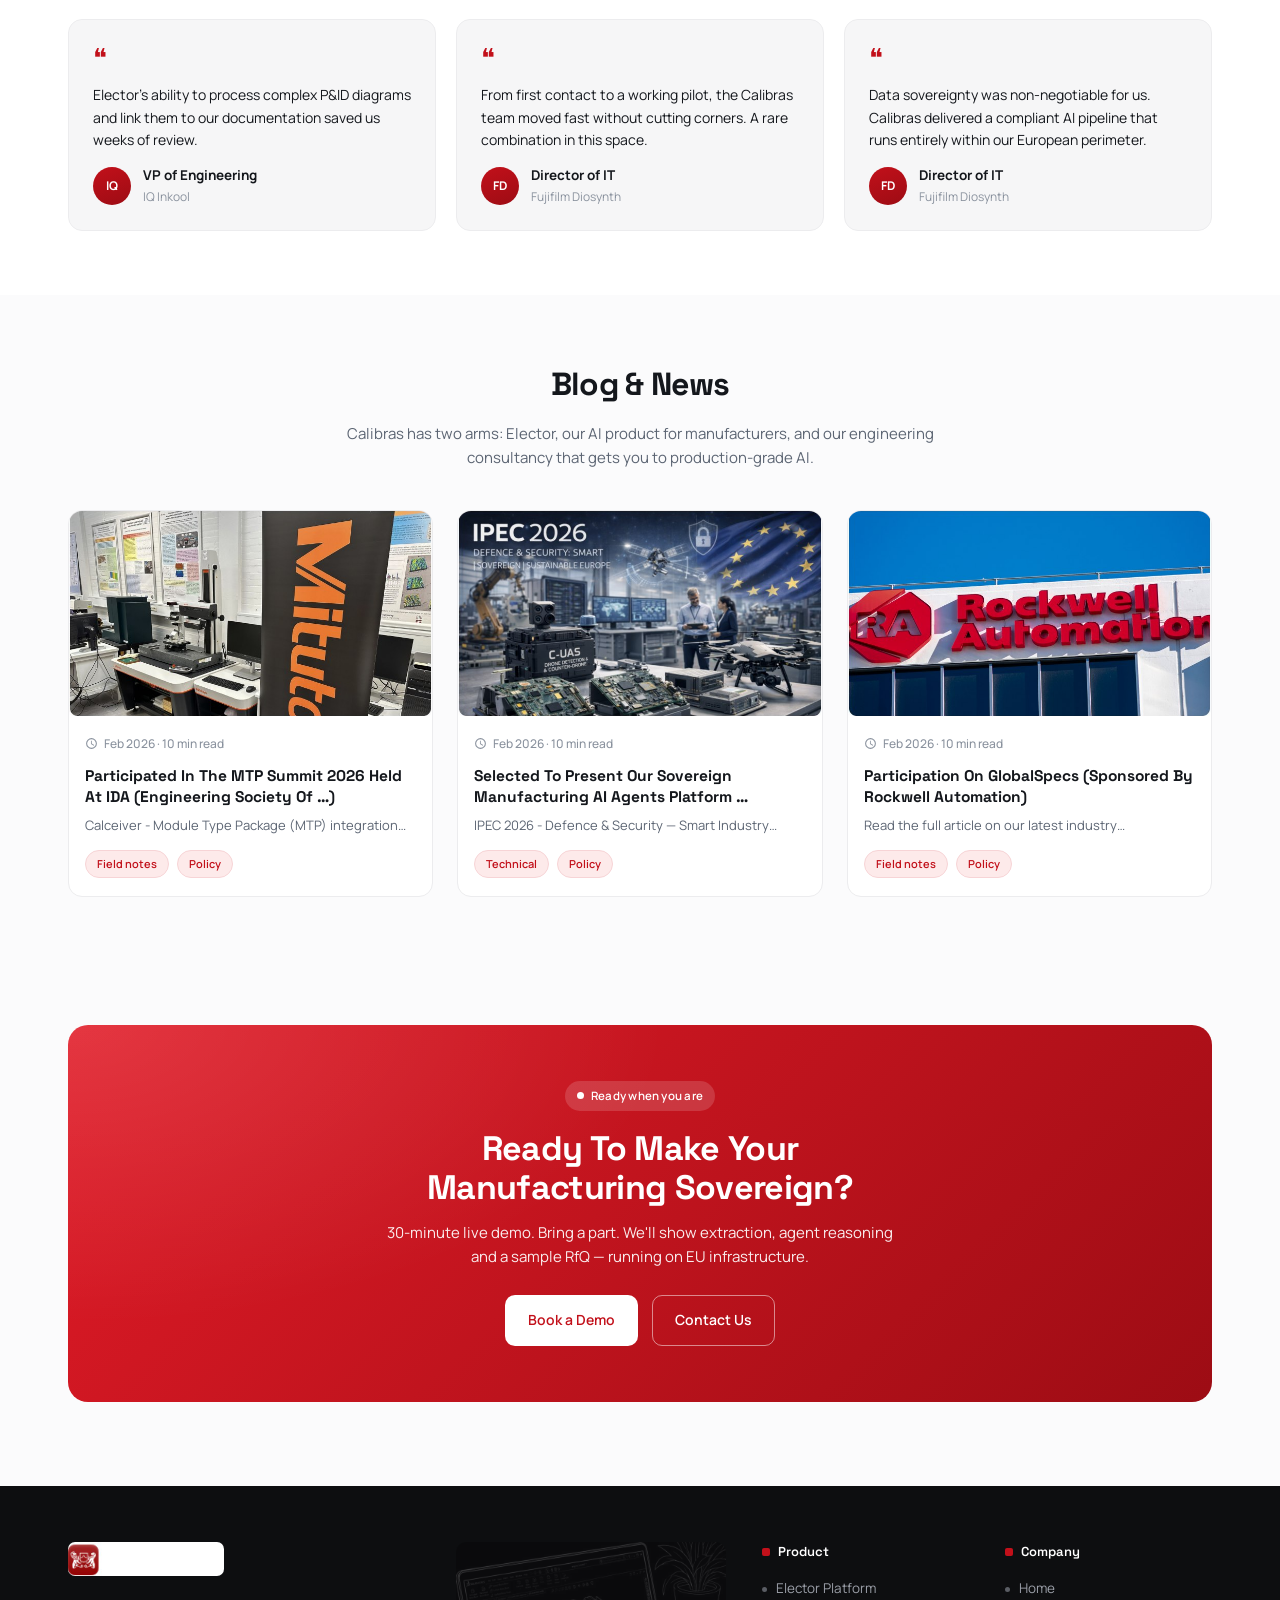
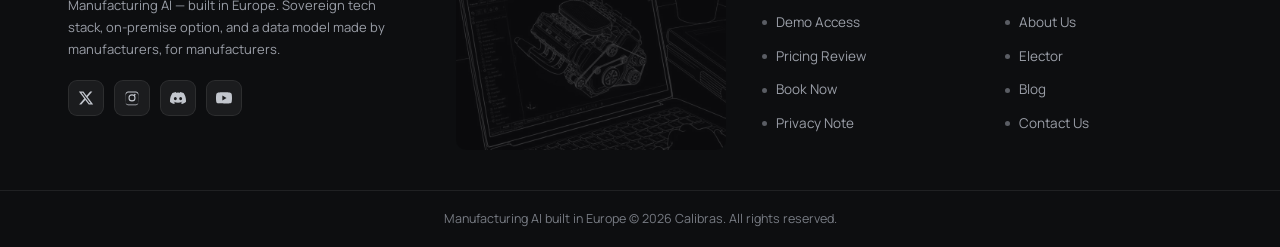
==== commit 4d0fdca1: "Add brand logos 08-10 for the brand marquee Co-Authored-By: Claude Fable 5 <noreply@anthropic.com>" ====
--- a/index.html
+++ b/index.html
@@ -6,7 +6,7 @@
   <title>Calibras — Manufacturing AI, made in Europe</title>
   <link rel="preconnect" href="https://fonts.googleapis.com" />
   <link rel="preconnect" href="https://fonts.gstatic.com" crossorigin />
-  <link href="https://fonts.googleapis.com/css2?family=Inter:wght@400;500;600;700;800&display=swap" rel="stylesheet" />
+  <link href="https://fonts.googleapis.com/css2?family=Manrope:wght@400;500;600;700;800&family=Space+Grotesk:wght@400;500;600;700&display=swap" rel="stylesheet" />
   <link rel="stylesheet" href="css/style.css" />
 </head>
 <body>
--- a/css/style.css
+++ b/css/style.css
@@ -25,23 +25,25 @@
 html{ scroll-behavior:smooth; }
 
 body{
-  font-family:'Inter',-apple-system,BlinkMacSystemFont,'Segoe UI',sans-serif;
+  font-family:'Manrope',-apple-system,BlinkMacSystemFont,'Segoe UI',sans-serif;
   background:var(--bg);
   color:var(--text);
   line-height:1.6;
   -webkit-font-smoothing:antialiased;
 }
 
+h1, h2, h3, h4, h5, h6{ font-family:'Space Grotesk','Manrope',sans-serif; }
+
 img{ max-width:100%; display:block; }
 a{ text-decoration:none; color:inherit; }
 ul{ list-style:none; }
 
-.page{
-  max-width:1320px;
-  margin:0 auto;
+div.page{
+  width:100%;
+  max-width:none;
+  margin:0;
   background:#fbfbfc;
-  box-shadow:0 0 60px rgba(0,0,0,.06);
-  overflow:hidden;
+  overflow-x:clip;
 }
 
 .container{
@@ -119,9 +121,9 @@
   display:flex;
   align-items:center;
   justify-content:space-between;
-  height:64px;
-}
-.brand-logo{ height:30px; width:auto; border-radius:6px; }
+  height:74px;
+}
+.brand-logo{ height:44px; width:auto; border-radius:8px; }
 .main-nav{ display:flex; gap:30px; }
 .main-nav a{
   font-size:14px;
@@ -311,11 +313,10 @@
 .project-thumb{
   border-radius:10px;
   overflow:hidden;
-  background:#f1f1f2;
-  aspect-ratio:16/9;
+  background:#fff;
   margin-bottom:14px;
 }
-.project-thumb img{ width:100%; height:100%; object-fit:cover; }
+.project-thumb img{ width:100%; height:auto; }
 .project-card h3{
   font-size:15px;
   font-weight:700;
@@ -556,7 +557,7 @@
   .main-nav.open{
     display:flex;
     position:absolute;
-    top:64px; left:0; right:0;
+    top:74px; left:0; right:0;
     flex-direction:column;
     background:#fff;
     border-bottom:1px solid var(--line);
@@ -574,3 +575,18 @@
   .cta-buttons{ flex-wrap:wrap; }
   .section{ padding:48px 0; }
 }
+
+/* ---------- Wide-screen proportional scaling ---------- */
+/* Same rendering as ~1400px design, uniformly scaled up on larger monitors. */
+@media (min-width:1500px){
+  body{ zoom:1.08; }
+  :root{ --container:1280px; }
+}
+@media (min-width:1800px){
+  body{ zoom:1.17; }
+  :root{ --container:1400px; }
+}
+@media (min-width:2200px){
+  body{ zoom:1.3; }
+  :root{ --container:1560px; }
+}
